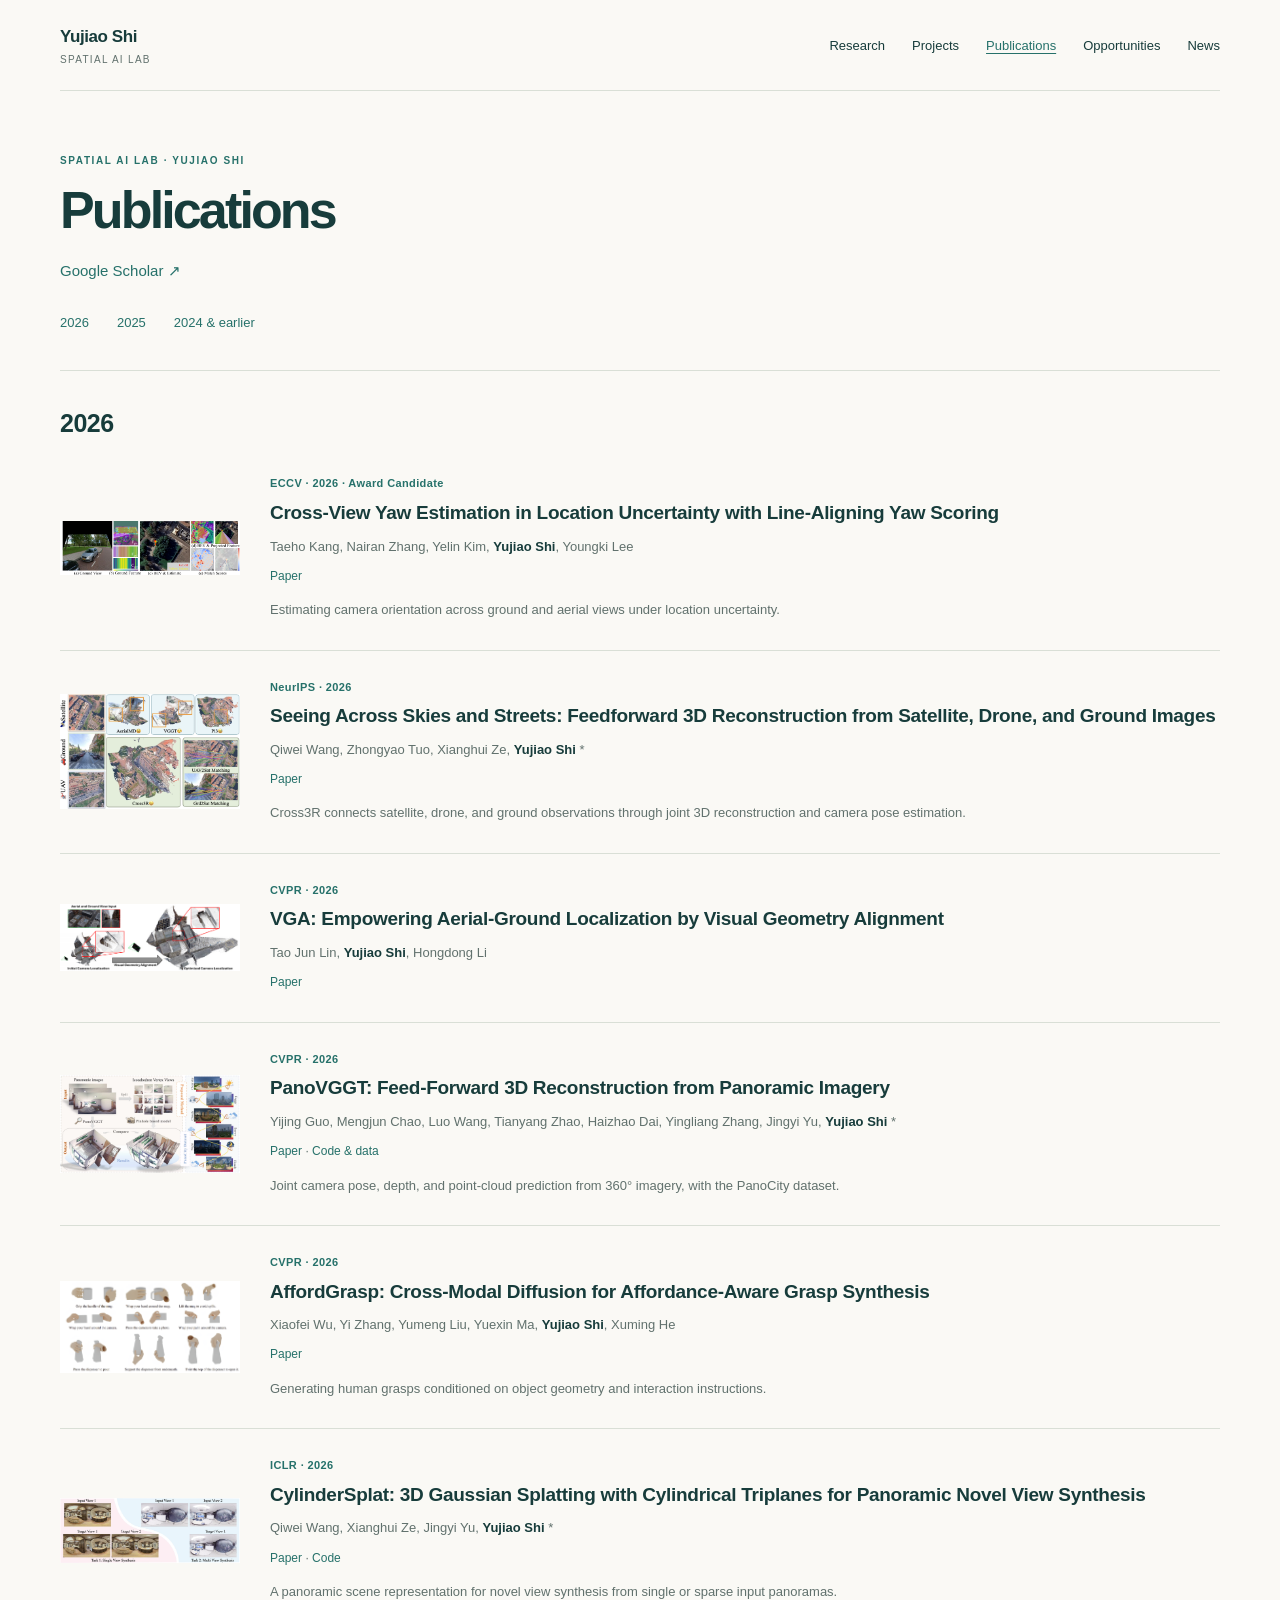
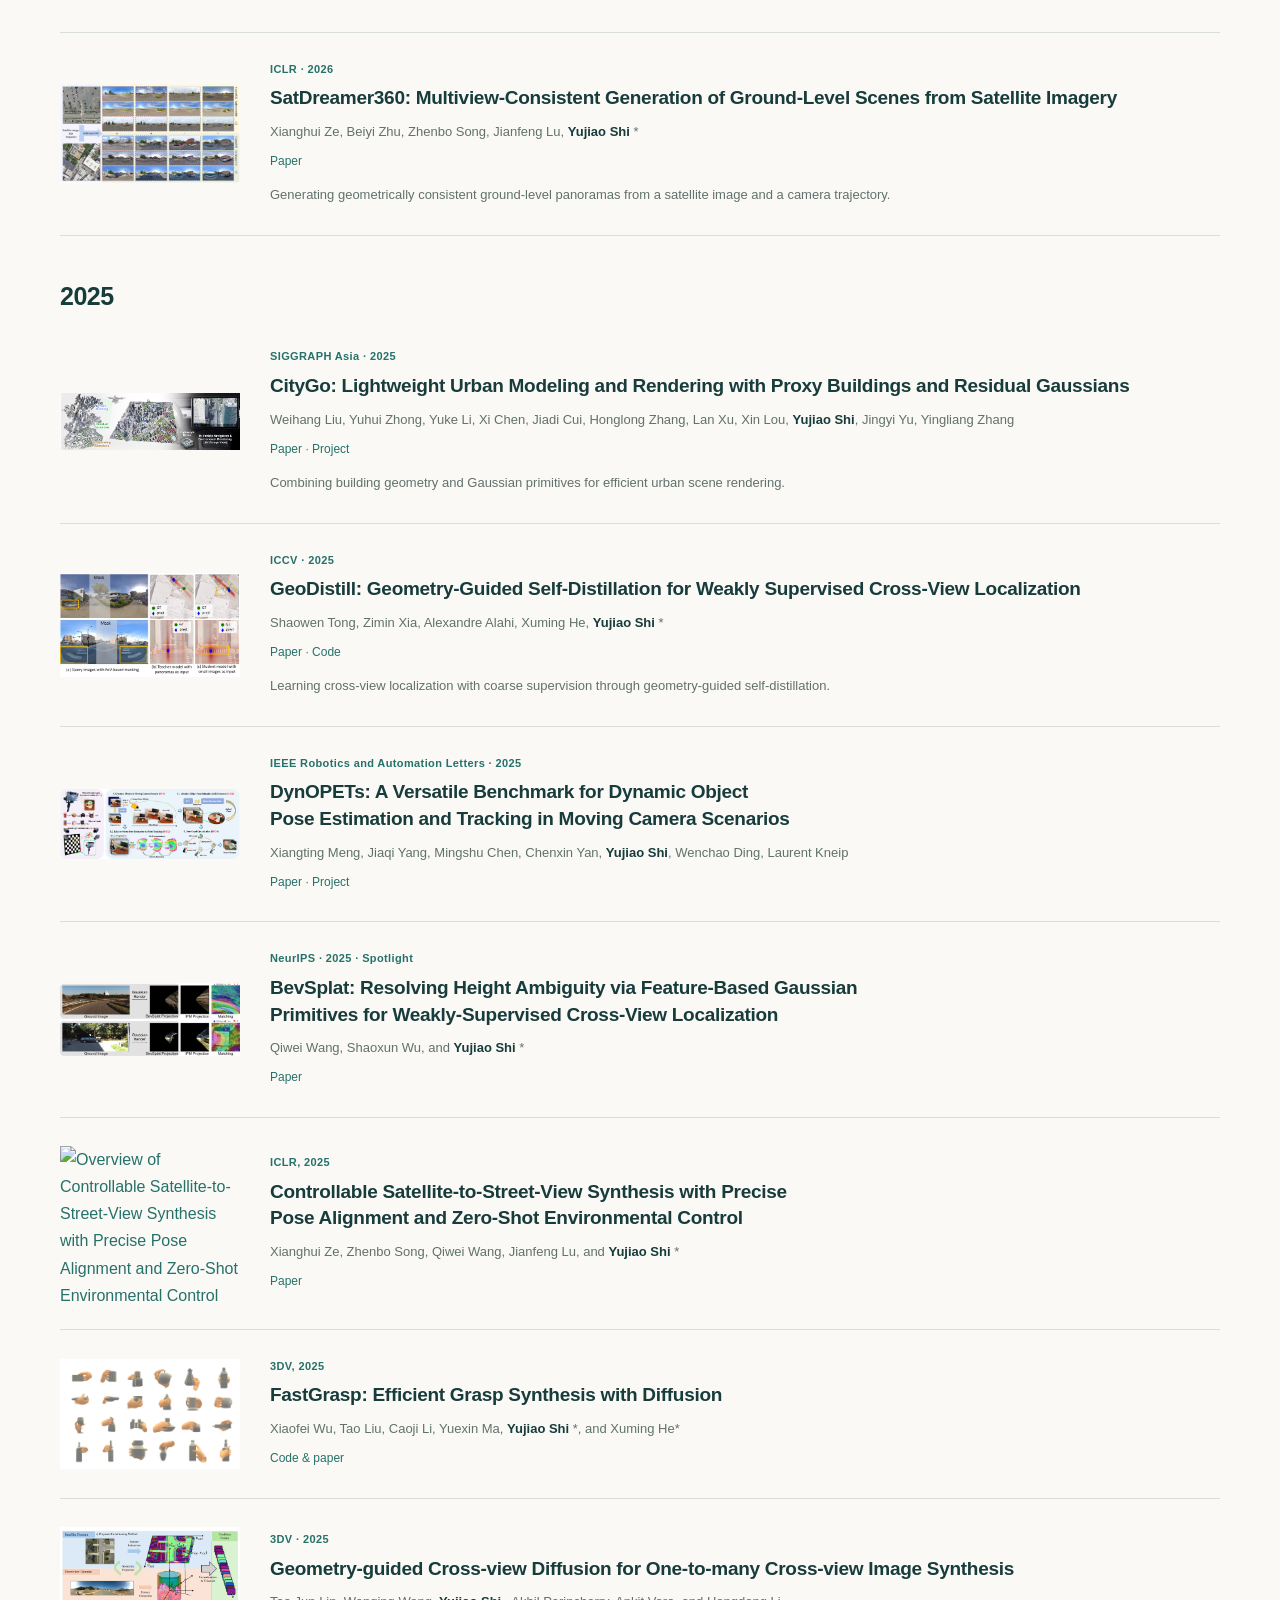
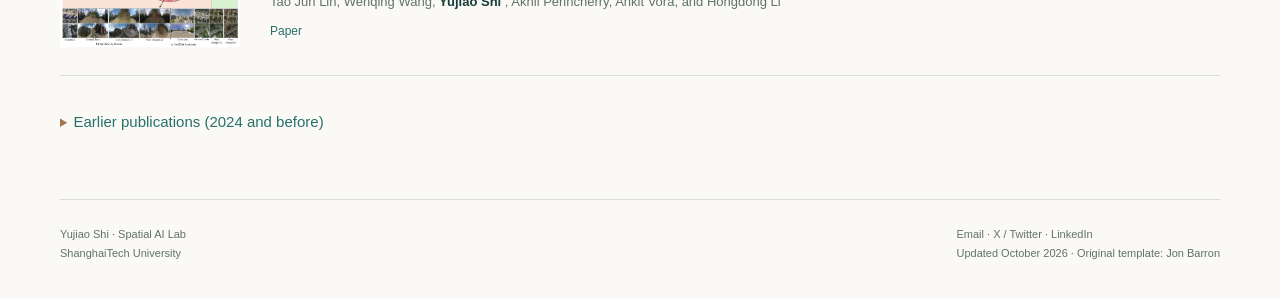
==== publications.html @ 30454d9f "Redesign Spatial AI Lab homepage around research vision and featured projects" ====
<!doctype html>
<html lang="en"><head>
<meta charset="utf-8"><meta name="viewport" content="width=device-width, initial-scale=1">
<title>Publications | Yujiao Shi</title><meta name="description" content="Publications by Yujiao Shi: cross-view localization, cross-altitude 3D reconstruction, panoramic vision, and scene generation.">
<link rel="stylesheet" href="homepage.css"><link rel="icon" type="image/svg+xml" href="images/site-mark.svg">
<link rel="canonical" href="https://yujiaoshi.github.io/publications.html">
<meta property="og:type" content="website"><meta property="og:title" content="Publications | Yujiao Shi"><meta property="og:description" content="Publications by Yujiao Shi: cross-view localization, cross-altitude 3D reconstruction, panoramic vision, and scene generation."><meta property="og:url" content="https://yujiaoshi.github.io/publications.html"><meta property="og:image" content="https://yujiaoshi.github.io/images/YujiaoShiCircle.jpg">
</head><body><a class="skip" href="#main">Skip to content</a><div class="page"><nav class="site-nav" aria-label="Main navigation"><a class="brand" href="index.html">Yujiao Shi<span>Spatial AI Lab</span></a><div class="nav-links"><a href="index.html#research">Research</a><a href="index.html#publications">Projects</a><a href="publications.html" aria-current="page">Publications</a><a href="index.html#opportunities">Opportunities</a><a href="index.html#news">News</a></div></nav><main id="main"><header class="page-intro"><p class="eyebrow">Spatial AI Lab · Yujiao Shi</p><h1>Publications</h1><p><a href="https://scholar.google.com/citations?user=rVsRpZEAAAAJ&amp;hl=en">Google Scholar ↗</a></p></header><nav class="year-nav" aria-label="Publication years"><a href="#year-2026">2026</a><a href="#year-2025">2025</a><a href="#earlier">2024 &amp; earlier</a></nav><section class="publication-list" aria-label="Publication list"><h2 class="year-heading" id="year-2026">2026</h2>
<article class="paper with-image" id="paper-cross-view-yaw-estimation-in-location-uncertainty-with-line-aligning-yaw-scoring">
<a class="paper-image" href="data/LAYS.png" aria-label="View larger figure for Cross-View Yaw Estimation in Location Uncertainty with Line-Aligning Yaw Scoring"><img src="data/LAYS.png" alt="Overview of Cross-View Yaw Estimation in Location Uncertainty with Line-Aligning Yaw Scoring" loading="lazy" width="170"></a>
<div><p class="venue">ECCV · 2026 · Award Candidate</p><h3>Cross-View Yaw Estimation in Location Uncertainty with Line-Aligning Yaw Scoring</h3><p class="authors">Taeho Kang, Nairan Zhang, Yelin Kim, <strong>Yujiao Shi</strong>, Youngki Lee</p><p class="paper-links"><a href="https://arxiv.org/abs/2606.22094">Paper</a></p><p class="summary">Estimating camera orientation across ground and aerial views under location uncertainty.</p></div>
</article>
<article class="paper with-image" id="paper-seeing-across-skies-and-streets-feedforward-3d-reconstruction-from-satellite-drone-and-gro">
<a class="paper-image" href="data/Cross3R.png" aria-label="View larger figure for Seeing Across Skies and Streets: Feedforward 3D Reconstruction from Satellite, Drone, and Ground Images"><img src="data/thumbnails/Cross3R.webp" alt="Overview of Seeing Across Skies and Streets: Feedforward 3D Reconstruction from Satellite, Drone, and Ground Images" loading="lazy" width="170"></a>
<div><p class="venue">NeurIPS · 2026</p><h3>Seeing Across Skies and Streets: Feedforward 3D Reconstruction from Satellite, Drone, and Ground Images</h3><p class="authors">Qiwei Wang, Zhongyao Tuo, Xianghui Ze, <strong>Yujiao Shi</strong> *</p><p class="paper-links"><a href="https://arxiv.org/abs/2605.07978">Paper</a></p><p class="summary">Cross3R connects satellite, drone, and ground observations through joint 3D reconstruction and camera pose estimation.</p></div>
</article>
<article class="paper with-image" id="paper-vga-empowering-aerial-ground-localization-by-visual-geometry-alignment">
<a class="paper-image" href="data/VGA.png" aria-label="View larger figure for VGA: Empowering Aerial-Ground Localization by Visual Geometry Alignment"><img src="data/VGA.png" alt="Overview of VGA: Empowering Aerial-Ground Localization by Visual Geometry Alignment" loading="lazy" width="170"></a>
<div><p class="venue">CVPR · 2026</p><h3>VGA: Empowering Aerial-Ground Localization by Visual Geometry Alignment</h3><p class="authors">Tao Jun Lin, <strong>Yujiao Shi</strong>, Hongdong Li</p><p class="paper-links"><a href="https://openaccess.thecvf.com/content/CVPR2026/html/Lin_VGA_Empowering_Aerial-Ground_Localization_by_Visual_Geometry_Alignment_CVPR_2026_paper.html">Paper</a></p></div>
</article>
<article class="paper with-image" id="paper-panovggt-feed-forward-3d-reconstruction-from-panoramic-imagery">
<a class="paper-image" href="data/PanoVGGT.png" aria-label="View larger figure for PanoVGGT: Feed-Forward 3D Reconstruction from Panoramic Imagery"><img src="data/thumbnails/PanoVGGT.webp" alt="Overview of PanoVGGT: Feed-Forward 3D Reconstruction from Panoramic Imagery" loading="lazy" width="170"></a>
<div><p class="venue">CVPR · 2026</p><h3>PanoVGGT: Feed-Forward 3D Reconstruction from Panoramic Imagery</h3><p class="authors">Yijing Guo, Mengjun Chao, Luo Wang, Tianyang Zhao, Haizhao Dai, Yingliang Zhang, Jingyi Yu, <strong>Yujiao Shi</strong> *</p><p class="paper-links"><a href="https://arxiv.org/abs/2603.17571">Paper</a> <span aria-hidden="true">·</span> <a href="https://github.com/YijingGuo-June/PanoVGGT">Code &amp; data</a></p><p class="summary">Joint camera pose, depth, and point-cloud prediction from 360° imagery, with the PanoCity dataset.</p></div>
</article>
<article class="paper with-image" id="paper-affordgrasp-cross-modal-diffusion-for-affordance-aware-grasp-synthesis">
<a class="paper-image" href="data/AffordGrasp.png" aria-label="View larger figure for AffordGrasp: Cross-Modal Diffusion for Affordance-Aware Grasp Synthesis"><img src="data/AffordGrasp.png" alt="Overview of AffordGrasp: Cross-Modal Diffusion for Affordance-Aware Grasp Synthesis" loading="lazy" width="170"></a>
<div><p class="venue">CVPR · 2026</p><h3>AffordGrasp: Cross-Modal Diffusion for Affordance-Aware Grasp Synthesis</h3><p class="authors">Xiaofei Wu, Yi Zhang, Yumeng Liu, Yuexin Ma, <strong>Yujiao Shi</strong>, Xuming He</p><p class="paper-links"><a href="https://arxiv.org/abs/2603.08021">Paper</a></p><p class="summary">Generating human grasps conditioned on object geometry and interaction instructions.</p></div>
</article>
<article class="paper with-image" id="paper-cylindersplat-3d-gaussian-splatting-with-cylindrical-triplanes-for-panoramic-novel-view-sy">
<a class="paper-image" href="data/CylinderSplat.png" aria-label="View larger figure for CylinderSplat: 3D Gaussian Splatting with Cylindrical Triplanes for Panoramic Novel View Synthesis"><img src="data/thumbnails/CylinderSplat.webp" alt="Overview of CylinderSplat: 3D Gaussian Splatting with Cylindrical Triplanes for Panoramic Novel View Synthesis" loading="lazy" width="170"></a>
<div><p class="venue">ICLR · 2026</p><h3>CylinderSplat: 3D Gaussian Splatting with Cylindrical Triplanes for Panoramic Novel View Synthesis</h3><p class="authors">Qiwei Wang, Xianghui Ze, Jingyi Yu, <strong>Yujiao Shi</strong> *</p><p class="paper-links"><a href="https://openreview.net/pdf?id=lEzkct87Uy">Paper</a> <span aria-hidden="true">·</span> <a href="https://github.com/wangqww/CylinderSplat">Code</a></p><p class="summary">A panoramic scene representation for novel view synthesis from single or sparse input panoramas.</p></div>
</article>
<article class="paper with-image" id="paper-satdreamer360-multiview-consistent-generation-of-ground-level-scenes-from-satellite-imager">
<a class="paper-image" href="data/SatDreamer360.png" aria-label="View larger figure for SatDreamer360: Multiview-Consistent Generation of Ground-Level Scenes from Satellite Imagery"><img src="data/thumbnails/SatDreamer360.webp" alt="Overview of SatDreamer360: Multiview-Consistent Generation of Ground-Level Scenes from Satellite Imagery" loading="lazy" width="170"></a>
<div><p class="venue">ICLR · 2026</p><h3>SatDreamer360: Multiview-Consistent Generation of Ground-Level Scenes from Satellite Imagery</h3><p class="authors">Xianghui Ze, Beiyi Zhu, Zhenbo Song, Jianfeng Lu, <strong>Yujiao Shi</strong> *</p><p class="paper-links"><a href="https://openreview.net/pdf?id=wmQoigkqUt">Paper</a></p><p class="summary">Generating geometrically consistent ground-level panoramas from a satellite image and a camera trajectory.</p></div>
</article><h2 class="year-heading" id="year-2025">2025</h2>
<article class="paper with-image" id="paper-citygo-lightweight-urban-modeling-and-rendering-with-proxy-buildings-and-residual-gaussian">
<a class="paper-image" href="data/CityGo.jpg" aria-label="View larger figure for CityGo: Lightweight Urban Modeling and Rendering with Proxy Buildings and Residual Gaussians"><img src="data/CityGo.jpg" alt="Overview of CityGo: Lightweight Urban Modeling and Rendering with Proxy Buildings and Residual Gaussians" loading="lazy" width="170"></a>
<div><p class="venue">SIGGRAPH Asia · 2025</p><h3>CityGo: Lightweight Urban Modeling and Rendering with Proxy Buildings and Residual Gaussians</h3><p class="authors">Weihang Liu, Yuhui Zhong, Yuke Li, Xi Chen, Jiadi Cui, Honglong Zhang, Lan Xu, Xin Lou, <strong>Yujiao Shi</strong>, Jingyi Yu, Yingliang Zhang</p><p class="paper-links"><a href="https://arxiv.org/abs/2505.21041">Paper</a> <span aria-hidden="true">·</span> <a href="https://citygo-weihang.github.io/page/">Project</a></p><p class="summary">Combining building geometry and Gaussian primitives for efficient urban scene rendering.</p></div>
</article>
<article class="paper with-image" id="paper-geodistill-geometry-guided-self-distillation-for-weakly-supervised-cross-view-localization">
<a class="paper-image" href="data/GeoDistill.png" aria-label="View larger figure for GeoDistill: Geometry-Guided Self-Distillation for Weakly Supervised Cross-View Localization"><img src="data/thumbnails/GeoDistill.webp" alt="Overview of GeoDistill: Geometry-Guided Self-Distillation for Weakly Supervised Cross-View Localization" loading="lazy" width="170"></a>
<div><p class="venue">ICCV · 2025</p><h3>GeoDistill: Geometry-Guided Self-Distillation for Weakly Supervised Cross-View Localization</h3><p class="authors">Shaowen Tong, Zimin Xia, Alexandre Alahi, Xuming He, <strong>Yujiao Shi</strong> *</p><p class="paper-links"><a href="https://openaccess.thecvf.com/content/ICCV2025/html/Tong_GeoDistill_Geometry-Guided_Self-Distillation_for_Weakly_Supervised_Cross-View_Localization_ICCV_2025_paper.html">Paper</a> <span aria-hidden="true">·</span> <a href="https://github.com/tongshw/GeoDistill">Code</a></p><p class="summary">Learning cross-view localization with coarse supervision through geometry-guided self-distillation.</p></div>
</article>
<article class="paper with-image" id="paper-dynopets-a-versatile-benchmark-for-dynamic-object-pose-estimation-and-tracking-in-moving-c">
<a class="paper-image" href="data/DynOPETs.png" aria-label="View larger figure for DynOPETs: A Versatile Benchmark for Dynamic Object Pose Estimation and Tracking in Moving Camera Scenarios"><img src="data/DynOPETs.png" alt="Overview of DynOPETs: A Versatile Benchmark for Dynamic Object Pose Estimation and Tracking in Moving Camera Scenarios" loading="lazy" width="170"></a>
<div><p class="venue">IEEE Robotics and Automation Letters · 2025</p><h3>DynOPETs: A Versatile Benchmark for Dynamic Object Pose Estimation and Tracking in Moving Camera Scenarios</h3><p class="authors">Xiangting Meng, Jiaqi Yang, Mingshu Chen, Chenxin Yan, <strong>Yujiao Shi</strong>, Wenchao Ding, Laurent Kneip</p><p class="paper-links"><a href="https://arxiv.org/abs/2503.19625">Paper</a> <span aria-hidden="true">·</span> <a href="https://stay332.github.io/DynOPETs/">Project</a></p></div>
</article>
<article class="paper with-image" id="paper-bevsplat-resolving-height-ambiguity-via-feature-based-gaussian-primitives-for-weakly-super">
<a class="paper-image" href="data/BevSplat.png" aria-label="View larger figure for BevSplat: Resolving Height Ambiguity via Feature-Based Gaussian Primitives for Weakly-Supervised Cross-View Localization"><img src="data/thumbnails/BevSplat.webp" alt="Overview of BevSplat: Resolving Height Ambiguity via Feature-Based Gaussian Primitives for Weakly-Supervised Cross-View Localization" loading="lazy" width="170"></a>
<div><p class="venue">NeurIPS · 2025 · Spotlight</p><h3>BevSplat: Resolving Height Ambiguity via Feature-Based Gaussian Primitives for Weakly-Supervised Cross-View Localization</h3><p class="authors">Qiwei Wang, Shaoxun Wu, and <strong>Yujiao Shi</strong> *</p><p class="paper-links"><a href="https://proceedings.neurips.cc/paper_files/paper/2025/hash/e5ba3d6d93213db6b1d1931c6517fe1a-Abstract-Conference.html">Paper</a></p></div>
</article>
<article class="paper with-image" id="paper-controllable-satellite-to-street-view-synthesis-with-precise-pose-alignment-and-zero-shot">
<a class="paper-image" href="data/ICLR25.png" aria-label="View larger figure for Controllable Satellite-to-Street-View Synthesis with Precise Pose Alignment and Zero-Shot Environmental Control"><img src="data/ICLR25.png" alt="Overview of Controllable Satellite-to-Street-View Synthesis with Precise Pose Alignment and Zero-Shot Environmental Control" loading="lazy" width="170"></a>
<div><p class="venue">ICLR, 2025</p><h3>Controllable Satellite-to-Street-View Synthesis with Precise Pose Alignment and Zero-Shot Environmental Control</h3><p class="authors">Xianghui Ze, Zhenbo Song, Qiwei Wang, Jianfeng Lu, and <strong>Yujiao Shi</strong> *</p><p class="paper-links"><a href="https://arxiv.org/abs/2502.03498">Paper</a></p></div>
</article>
<article class="paper with-image" id="paper-fastgrasp-efficient-grasp-synthesis-with-diffusion">
<a class="paper-image" href="data/FastGrasp.jpg" aria-label="View larger figure for FastGrasp: Efficient Grasp Synthesis with Diffusion"><img src="data/FastGrasp.jpg" alt="Overview of FastGrasp: Efficient Grasp Synthesis with Diffusion" loading="lazy" width="170"></a>
<div><p class="venue">3DV, 2025</p><h3>FastGrasp: Efficient Grasp Synthesis with Diffusion</h3><p class="authors">Xiaofei Wu, Tao Liu, Caoji Li, Yuexin Ma, <strong>Yujiao Shi</strong> *, and Xuming He*</p><p class="paper-links"><a href="https://github.com/wuxiaofei01/FastGrasp">Code &amp; paper</a></p></div>
</article>
<article class="paper with-image" id="paper-geometry-guided-cross-view-diffusion-for-one-to-many-cross-view-image-synthesis">
<a class="paper-image" href="data/3DV25.png" aria-label="View larger figure for Geometry-guided Cross-view Diffusion for One-to-many Cross-view Image Synthesis"><img src="data/3DV25.png" alt="Overview of Geometry-guided Cross-view Diffusion for One-to-many Cross-view Image Synthesis" loading="lazy" width="170"></a>
<div><p class="venue">3DV · 2025</p><h3>Geometry-guided Cross-view Diffusion for One-to-many Cross-view Image Synthesis</h3><p class="authors">Tao Jun Lin, Wenqing Wang, <strong>Yujiao Shi</strong> , Akhil Perincherry, Ankit Vora, and Hongdong Li</p><p class="paper-links"><a href="https://arxiv.org/abs/2412.03315">Paper</a></p></div>
</article><details class="archive" id="earlier"><summary>Earlier publications (2024 and before)</summary><h2 class="year-heading">2024</h2><article class="paper with-image" id="paper-letsgo-large-scale-garage-modeling-and-rendering-via-lidar-assisted-gaussian-primitives">
<a class="paper-image" href="data/LetsGo.jpg" aria-label="View larger figure for LetsGo: Large-Scale Garage Modeling and Rendering via LiDAR-Assisted Gaussian Primitives"><img src="data/LetsGo.jpg" alt="Overview of LetsGo: Large-Scale Garage Modeling and Rendering via LiDAR-Assisted Gaussian Primitives" loading="lazy" width="170"></a>
<div><p class="venue">ACM Transactions on Graphics · 2024</p><h3>LetsGo: Large-Scale Garage Modeling and Rendering via LiDAR-Assisted Gaussian Primitives</h3><p class="authors">Jiadi Cui, Junming Cao, Fuqiang Zhao, Zhipeng He, Yifan Chen, Yuhui Zhong, Lan Xu, <strong>Yujiao Shi</strong> *, Yingliang Zhang *, Jingyi Yu *</p><p class="paper-links"><a href="https://arxiv.org/abs/2404.09748">Paper</a></p></div>
</article>
<article class="paper with-image" id="paper-weakly-supervised-camera-localization-by-ground-to-satellite-image-registration">
<a class="paper-image" href="data/G2SWeakly.png" aria-label="View larger figure for Weakly-supervised camera localization by ground-to-satellite image registration"><img src="data/G2SWeakly.png" alt="Overview of Weakly-supervised camera localization by ground-to-satellite image registration" loading="lazy" width="170"></a>
<div><p class="venue">ECCV · 2024</p><h3>Weakly-supervised camera localization by ground-to-satellite image registration</h3><p class="authors"><strong>Yujiao Shi</strong>, Hongdong Li, Akhil Perincherry, Ankit Vora</p><p class="paper-links"><a href="https://arxiv.org/abs/2409.06471">Paper</a></p></div>
</article>
<article class="paper with-image" id="paper-adapting-fine-grained-cross-view-localization-to-areas-without-fine-ground-truth">
<a class="paper-image" href="data/Adapting.png" aria-label="View larger figure for Adapting fine-grained cross-view localization to areas without fine ground truth"><img src="data/Adapting.png" alt="Overview of Adapting fine-grained cross-view localization to areas without fine ground truth" loading="lazy" width="170"></a>
<div><p class="venue">ECCV · 2024</p><h3>Adapting fine-grained cross-view localization to areas without fine ground truth</h3><p class="authors">Zimin Xia, <strong>Yujiao Shi</strong> , Hongdong Li, and Julian FP Kooij</p><p class="paper-links"><a href="https://arxiv.org/abs/2406.00474">Paper</a></p></div>
</article>
<h2 class="year-heading">2023</h2><article class="paper with-image" id="paper-boosting-3-dof-ground-to-satellite-camera-localization-accuracy-via-geometry-guided-cross">
<a class="paper-image" href="data/Boosting" aria-label="View larger figure for Boosting 3-DoF Ground-to-Satellite Camera Localization Accuracy via Geometry-Guided Cross-View Transformer"><img src="data/Boosting" alt="Overview of Boosting 3-DoF Ground-to-Satellite Camera Localization Accuracy via Geometry-Guided Cross-View Transformer" loading="lazy" width="170"></a>
<div><p class="venue">ICCV, 2023</p><h3>Boosting 3-DoF Ground-to-Satellite Camera Localization Accuracy via Geometry-Guided Cross-View Transformer</h3><p class="authors"><strong>Yujiao Shi</strong> , Fei Wu, Akhil Perincherry, Ankit Vora, and Hongdong Li</p><p class="paper-links"><a href="https://openaccess.thecvf.com/content/ICCV2023/papers/Shi_Boosting_3-DoF_Ground-to-Satellite_Camera_Localization_Accuracy_via_Geometry-Guided_Cross-View_Transformer_ICCV_2023_paper.pdf">Paper</a> <span aria-hidden="true">·</span> <a href="https://arxiv.org/pdf/2307.08015.pdf">Paper</a> <span aria-hidden="true">·</span> <a href="https://github.com/shiyujiao/Boosting3DoFAccuracy">Code</a></p></div>
</article>
<h2 class="year-heading">2022</h2><article class="paper with-image" id="paper-cvlnet-cross-view-feature-correspondence-learning-for-video-based-camera-localization">
<a class="paper-image" href="data/CVLNet" aria-label="View larger figure for CVLNet: Cross-View Feature Correspondence Learning for Video-based Camera Localization"><img src="data/CVLNet" alt="Overview of CVLNet: Cross-View Feature Correspondence Learning for Video-based Camera Localization" loading="lazy" width="170"></a>
<div><p class="venue">ACCV, 2022</p><h3>CVLNet: Cross-View Feature Correspondence Learning for Video-based Camera Localization</h3><p class="authors"><strong>Yujiao Shi</strong> , Xin Yu, Shan Wang, and Hongdong Li</p><p class="paper-links"><a href="https://openaccess.thecvf.com/content/ACCV2022/papers/Shi_CVLNet_Cross-View_Feature_Correspondence_Learning_for_Video-based_Camera_Localization_ACCV_2022_paper.pdf">Paper</a> <span aria-hidden="true">·</span> <a href="https://github.com/shiyujiao/CVLNet">Code</a></p></div>
</article>
<article class="paper with-image" id="paper-beyond-cross-view-image-retrieval-highly-accurate-vehicle-localization-using-satellite-ima">
<a class="paper-image" href="data/HighlyAccurate.png" aria-label="View larger figure for Beyond Cross-view Image Retrieval: Highly Accurate Vehicle Localization Using Satellite Image"><img src="data/HighlyAccurate.png" alt="Overview of Beyond Cross-view Image Retrieval: Highly Accurate Vehicle Localization Using Satellite Image" loading="lazy" width="170"></a>
<div><p class="venue">CVPR, 2022</p><h3>Beyond Cross-view Image Retrieval: Highly Accurate Vehicle Localization Using Satellite Image</h3><p class="authors"><strong>Yujiao Shi</strong> , Hongdong Li</p><p class="paper-links"><a href="https://openaccess.thecvf.com/content/CVPR2022/papers/Shi_Beyond_Cross-View_Image_Retrieval_Highly_Accurate_Vehicle_Localization_Using_Satellite_CVPR_2022_paper.pdf">Paper</a> <span aria-hidden="true">·</span> <a href="https://github.com/shiyujiao/HighlyAccurate">Code</a></p></div>
</article>
<article class="paper with-image" id="paper-accurate-3-dof-camera-geo-localization-via-ground-to-satellite-image-matching">
<a class="paper-image" href="data/3DOF.png" aria-label="View larger figure for Accurate 3-DoF Camera Geo-Localization via Ground-to-Satellite Image Matching"><img src="data/3DOF.png" alt="Overview of Accurate 3-DoF Camera Geo-Localization via Ground-to-Satellite Image Matching" loading="lazy" width="170"></a>
<div><p class="venue">TPAMI, 2022</p><h3>Accurate 3-DoF Camera Geo-Localization via Ground-to-Satellite Image Matching</h3><p class="authors"><strong>Yujiao Shi</strong> , Xin Yu, Liu Liu, Dylan Campbell, Piotr Koniusz, and Hongdong Li</p><p class="paper-links"><a href="https://arxiv.org/pdf/2203.14148.pdf">Paper</a> <span aria-hidden="true">·</span> <a href="https://github.com/shiyujiao/IBL">Code</a></p></div>
</article>
<article class="paper with-image" id="paper-geometry-guided-street-view-panorama-synthesis-from-satellite-imagery">
<a class="paper-image" href="data/Sat2Str.png" aria-label="View larger figure for Geometry-Guided Street-View Panorama Synthesis from Satellite Imagery"><img src="data/Sat2Str.png" alt="Overview of Geometry-Guided Street-View Panorama Synthesis from Satellite Imagery" loading="lazy" width="170"></a>
<div><p class="venue">TPAMI, 2022</p><h3>Geometry-Guided Street-View Panorama Synthesis from Satellite Imagery</h3><p class="authors"><strong>Yujiao Shi</strong> , Dylan Campbell, Xin Yu, and Hongdong Li</p><p class="paper-links"><a href="https://arxiv.org/pdf/2103.01623.pdf">Paper</a> <span aria-hidden="true">·</span> <a href="https://github.com/shiyujiao/Sat2StrPanoramaSynthesis">Code</a></p></div>
</article>
<h2 class="year-heading">2021</h2><article class="paper with-image" id="paper-self-supervised-visibility-learning-for-novel-view-synthesis">
<a class="paper-image" href="data/SVNVS.png" aria-label="View larger figure for Self-Supervised Visibility Learning for Novel View Synthesis"><img src="data/SVNVS.png" alt="Overview of Self-Supervised Visibility Learning for Novel View Synthesis" loading="lazy" width="170"></a>
<div><p class="venue">CVPR, 2021</p><h3>Self-Supervised Visibility Learning for Novel View Synthesis</h3><p class="authors"><strong>Yujiao Shi</strong> , Hongdong Li, and Xin Yu</p><p class="paper-links"><a href="https://openaccess.thecvf.com/content/CVPR2021/papers/Shi_Self-Supervised_Visibility_Learning_for_Novel_View_Synthesis_CVPR_2021_paper.pdf">Paper</a> <span aria-hidden="true">·</span> <a href="https://github.com/shiyujiao/SVNVS">Code</a></p></div>
</article>
<h2 class="year-heading">2020</h2><article class="paper with-image" id="paper-where-am-i-looking-at-joint-location-and-orientation-estimation-by-cross-view-matching">
<a class="paper-image" href="data/DSM.png" aria-label="View larger figure for Where am I looking at? Joint Location and Orientation Estimation by Cross-View Matching"><img src="data/DSM.png" alt="Overview of Where am I looking at? Joint Location and Orientation Estimation by Cross-View Matching" loading="lazy" width="170"></a>
<div><p class="venue">CVPR, 2020</p><h3>Where am I looking at? Joint Location and Orientation Estimation by Cross-View Matching</h3><p class="authors"><strong>Yujiao Shi</strong> , Xin Yu, Dylan Campbell, and Hongdong Li</p><p class="paper-links"><a href="https://openaccess.thecvf.com/content_CVPR_2020/papers/Shi_Where_Am_I_Looking_At_Joint_Location_and_Orientation_Estimation_CVPR_2020_paper.pdf">Paper</a> <span aria-hidden="true">·</span> <a href="https://github.com/shiyujiao/cross_view_localization_DSM">Code</a></p></div>
</article>
<article class="paper with-image" id="paper-optimal-feature-transport-for-cross-view-image-geo-localization">
<a class="paper-image" href="data/CVFT.png" aria-label="View larger figure for Optimal Feature Transport for Cross-View Image Geo-Localization"><img src="data/CVFT.png" alt="Overview of Optimal Feature Transport for Cross-View Image Geo-Localization" loading="lazy" width="170"></a>
<div><p class="venue">AAAI, 2020</p><h3>Optimal Feature Transport for Cross-View Image Geo-Localization</h3><p class="authors"><strong>Yujiao Shi</strong> , Xin Yu, Liu Liu, Tong Zhang, and Hongdong Li</p><p class="paper-links"><a href="https://ojs.aaai.org//index.php/AAAI/article/view/6875">Paper</a> <span aria-hidden="true">·</span> <a href="https://github.com/shiyujiao/cross_view_localization_CVFT">Code</a></p></div>
</article>
<h2 class="year-heading">2019</h2><article class="paper with-image" id="paper-spatial-aware-feature-aggregation-for-cross-view-image-based-geo-localization">
<a class="paper-image" href="data/SAFA.png" aria-label="View larger figure for Spatial-Aware Feature Aggregation for Cross-View Image based Geo-Localization"><img src="data/SAFA.png" alt="Overview of Spatial-Aware Feature Aggregation for Cross-View Image based Geo-Localization" loading="lazy" width="170"></a>
<div><p class="venue">NeurIPS, 2019</p><h3>Spatial-Aware Feature Aggregation for Cross-View Image based Geo-Localization</h3><p class="authors"><strong>Yujiao Shi</strong> , Liu Liu, Xin Yu, and Hongdong Li</p><p class="paper-links"><a href="https://proceedings.neurips.cc/paper/2019/file/ba2f0015122a5955f8b3a50240fb91b2-Paper.pdf">Paper</a> <span aria-hidden="true">·</span> <a href="https://github.com/shiyujiao/cross_view_localization_SAFA">Code</a></p></div>
</article>
</details></section></main><footer><span>Yujiao Shi · Spatial AI Lab<br>ShanghaiTech University</span><span><a href="mailto:shiyj2@shanghaitech.edu.cn">Email</a> · <a href="https://twitter.com/YujiaoShi">X / Twitter</a> · <a href="https://www.linkedin.com/in/yujiao-shi-053a12198">LinkedIn</a><br>Updated October 2026 · Original template: <a href="https://github.com/jonbarron/jonbarron_website">Jon Barron</a></span></footer></div></body></html>
---- homepage.css ----
:root {
  --paper: #faf9f5;
  --ink: #173c3b;
  --muted: #61716d;
  --accent: #26716a;
  --bronze: #a5744e;
  --line: #d9dfd6;
  --wash: #eef2eb;
  --max: 1160px;
}

* { box-sizing: border-box; }
html { scroll-behavior: smooth; scroll-padding-top: 28px; }
body {
  margin: 0;
  background: var(--paper);
  color: var(--ink);
  font: 16px/1.7 -apple-system, BlinkMacSystemFont, "Segoe UI", sans-serif;
  -webkit-font-smoothing: antialiased;
}
::selection { background: #d4e5d9; color: var(--ink); }
a { color: var(--accent); text-decoration: none; text-underline-offset: .2em; }
a:hover { text-decoration: underline; }
a:focus-visible, summary:focus-visible {
  outline: 2px solid var(--bronze);
  outline-offset: 5px;
}
img { display: block; max-width: 100%; }
p, figure { margin: 0 0 18px; }
h1, h2, h3 { color: var(--ink); text-wrap: balance; }
h1 { margin: 0 0 8px; font-size: 60px; line-height: 1.08; letter-spacing: -.055em; font-weight: 650; }
h2 { margin: 0; font-size: 34px; line-height: 1.2; letter-spacing: -.035em; font-weight: 600; }
h3 { margin: 0 0 12px; font-size: 21px; line-height: 1.35; letter-spacing: -.02em; font-weight: 600; }
.page { max-width: calc(var(--max) + 80px); margin: 0 auto; padding: 0 40px; }
.skip { position: absolute; top: -80px; left: 16px; padding: 8px 14px; background: var(--paper); z-index: 20; }
.skip:focus { top: 12px; }

/* A quiet masthead lets the research, rather than the navigation, lead. */
.site-nav { display: flex; align-items: center; justify-content: space-between; gap: 30px; padding: 26px 0 24px; border-bottom: 1px solid var(--line); }
.brand { flex-shrink: 0; color: var(--ink); font-size: 17px; font-weight: 650; line-height: 1.3; letter-spacing: -.025em; }
.brand span { display: block; margin-top: 5px; color: var(--muted); font-size: 10px; font-weight: 500; letter-spacing: .13em; text-transform: uppercase; }
.brand:hover { text-decoration: none; }
.nav-links { display: flex; flex-wrap: wrap; justify-content: flex-end; gap: 10px 27px; font-size: 13px; }
.nav-links a { color: var(--ink); }
.nav-links a[aria-current="page"] { color: var(--accent); text-decoration: underline; }
.eyebrow { margin: 0 0 14px; color: var(--accent); font-size: 10px; font-weight: 650; letter-spacing: .16em; line-height: 1.5; text-transform: uppercase; }

.intro { display: grid; grid-template-columns: minmax(0, 1fr) 240px; gap: 76px; align-items: center; padding: 72px 0 76px; }
.intro .eyebrow { margin-bottom: 22px; }
.role { margin: 0 0 30px; color: var(--muted); font-size: 16px; }
.research-statement { margin: 0 0 24px; font: 400 clamp(30px, 3.1vw, 41px)/1.22 Georgia, "Times New Roman", serif; letter-spacing: -.035em; text-wrap: balance; }
.intro-text { max-width: 700px; margin-bottom: 0; color: var(--muted); font-size: 16px; line-height: 1.8; }
.contact { display: flex; flex-wrap: wrap; gap: 9px 24px; margin-top: 26px; font-size: 13px; }
.contact a { white-space: nowrap; }
.profile { padding-top: 8px; }
.portrait { width: 220px; height: 220px; object-fit: cover; border-radius: 50%; margin-bottom: 24px; }
.bio { margin: 0; color: var(--muted); font-size: 13px; line-height: 1.8; }
.bio a { color: var(--ink); }

section { padding: 66px 0 70px; border-top: 1px solid var(--line); }
.section-heading { display: flex; align-items: flex-end; justify-content: space-between; gap: 32px; margin-bottom: 34px; }
.section-heading .eyebrow { margin-bottom: 12px; }
.section-deck { max-width: 400px; margin: 0 0 2px; color: var(--muted); font-size: 14px; line-height: 1.8; }
.text-link { flex-shrink: 0; margin-bottom: 2px; font-size: 13px; }
.text-link span { display: inline-block; margin-left: 6px; }
.vision { margin: 34px 0 0; }
.vision picture, .vision picture img { display: block; width: 100%; height: auto; }
.vision figcaption { max-width: 800px; margin: 17px auto 0; color: var(--muted); font-size: 12px; line-height: 1.7; text-align: center; }
.directions { display: grid; grid-template-columns: repeat(3, minmax(0, 1fr)); gap: 36px; margin: 42px 0 30px; }
.directions article { padding-top: 18px; border-top: 1px solid var(--line); }
.number { display: block; margin-bottom: 18px; color: var(--bronze); font-size: 11px; font-weight: 600; letter-spacing: .09em; }
.directions h3 { font-size: 20px; }
.directions p { margin-bottom: 0; color: var(--muted); font-size: 14px; line-height: 1.8; }
.research-history { max-width: 980px; margin: 30px 0 0; color: var(--muted); font-size: 14px; line-height: 1.8; }
.horizon { display: grid; grid-template-columns: 1fr 1.5fr; column-gap: 40px; margin-top: 34px; padding: 28px 0 0; border-top: 1px solid var(--line); }
.horizon .eyebrow { grid-column: 1; margin-bottom: 8px; color: var(--bronze); }
.horizon h3 { grid-column: 1; margin-bottom: 0; font-size: 20px; }
.horizon > p:last-child { grid-column: 2; grid-row: 1 / 3; align-self: center; margin: 0; color: var(--muted); font-size: 14px; line-height: 1.8; }

/* Research figures retain their complete composition and original proportions. */
.feature-grid { display: grid; grid-template-columns: repeat(2, minmax(0, 1fr)); gap: 44px 34px; }
.featured-paper { min-width: 0; padding-top: 0; }
.feature-image { display: flex; align-items: center; justify-content: center; height: 236px; padding: 16px; overflow: hidden; border: 1px solid var(--line); background: #fff; }
.feature-image img { width: 100%; height: 100%; object-fit: contain; }
.feature-image:hover { border-color: #9ab4aa; }
.feature-body { padding: 22px 0 0; }
.project-topic { margin: 0 0 10px; color: var(--bronze); font-size: 10px; line-height: 1.5; font-weight: 600; letter-spacing: .1em; text-transform: uppercase; }
.featured-paper h3 { margin-bottom: 9px; font-size: 26px; }
.featured-paper h3 a { color: var(--ink); }
.feature-description { margin: 0 0 17px; color: var(--ink); font-size: 15px; line-height: 1.7; }
.venue { margin: 0 0 7px; color: var(--accent); font-size: 11px; font-weight: 650; letter-spacing: .035em; line-height: 1.6; }
.authors { margin: 0 0 10px; color: var(--muted); font-size: 13px; line-height: 1.7; }
.authors strong { color: var(--ink); font-weight: 600; }
.paper-links { margin: 0; color: var(--muted); font-size: 12px; line-height: 1.8; }
.paper-links a { display: inline-block; }
.all-publications { display: inline-block; margin-top: 36px; padding-bottom: 5px; border-bottom: 1px solid var(--accent); font-size: 14px; }
.all-publications:hover { text-decoration: none; border-bottom-color: var(--bronze); }

.opportunities { display: grid; grid-template-columns: 1fr 1.25fr; gap: 66px; margin: 0; padding: 44px 40px 46px; border-top: 0; background: var(--wash); }
.opportunities h2 { max-width: 300px; font-size: 35px; }
.opportunities p:not(.eyebrow) { color: var(--muted); font-size: 14px; line-height: 1.8; }
.topic-list { margin: 20px 0 22px; padding-left: 18px; color: var(--ink); font-size: 14px; line-height: 1.8; }
.topic-list li { padding-left: 3px; margin-bottom: 4px; }
.topic-list li::marker { color: var(--bronze); }
.button { display: inline-block; margin-top: 2px; padding: 9px 17px; border: 1px solid var(--accent); color: var(--accent); font-size: 13px; line-height: 1.5; }
.button:hover { background: var(--ink); border-color: var(--ink); color: var(--paper); text-decoration: none; }
.opportunities + section { border-top: 0; }

.news { list-style: none; margin: 0; padding: 0; }
.news li { display: grid; grid-template-columns: 76px minmax(0, 1fr); gap: 24px; margin-bottom: 18px; font-size: 14px; line-height: 1.8; }
.news li:last-child { margin-bottom: 0; }
.news time { padding-top: 2px; color: var(--muted); font-size: 12px; font-variant-numeric: tabular-nums; }
.news strong { font-weight: 600; }
.archive { margin-top: 28px; color: var(--muted); font-size: 14px; }
.archive > summary { width: fit-content; cursor: pointer; color: var(--accent); font-size: 13px; line-height: 1.8; }
.archive > summary::marker { color: var(--bronze); font-size: .85em; }
.archive[open] > summary { margin-bottom: 26px; }
.archive > ul:not(.news) { margin: 0; padding-left: 20px; }
.archive > ul:not(.news) li { margin-bottom: 10px; }
.service { display: grid; grid-template-columns: 150px minmax(0, 1fr); gap: 20px 34px; margin: 30px 0 0; font-size: 14px; line-height: 1.8; }
.service dt { font-weight: 600; }
.service dd { margin: 0; color: var(--muted); }
footer { display: flex; justify-content: space-between; align-items: baseline; gap: 20px; padding: 25px 0 36px; border-top: 1px solid var(--line); color: var(--muted); font-size: 11px; line-height: 1.7; }
footer a { color: var(--muted); }

/* The complete bibliography uses compact rows, with older work collapsed. */
.page-intro { max-width: 850px; padding: 62px 0 28px; }
.page-intro h1 { margin-bottom: 20px; font-size: 52px; }
.page-intro > p:last-child { margin-bottom: 0; color: var(--muted); font-size: 15px; }
.year-nav { display: flex; flex-wrap: wrap; gap: 12px 28px; margin: 0 0 36px; font-size: 13px; }
.publication-list { padding: 8px 0 64px; }
.year-heading { margin: 44px 0 8px; font-size: 25px; line-height: 1.3; letter-spacing: -.02em; }
.publication-list > .year-heading:first-child { margin-top: 28px; }
.paper { padding: 28px 0; border-bottom: 1px solid var(--line); }
.paper h3 { margin: 0 0 9px; font-size: 19px; line-height: 1.4; letter-spacing: -.015em; }
.paper h3 a { color: var(--ink); }
.paper .authors { margin-bottom: 8px; }
.paper .summary { margin: 11px 0 0; color: var(--muted); font-size: 13px; line-height: 1.8; }
.with-image { display: grid; grid-template-columns: 180px minmax(0, 1fr); gap: 30px; align-items: center; }
.paper-image { display: flex; align-items: center; justify-content: center; width: 180px; min-height: 105px; }
.paper-image img { width: 180px; max-height: 155px; height: auto; object-fit: contain; }
.publication-list > .archive { margin-top: 32px; }
.publication-list > .archive > summary { font-size: 15px; }
.publication-list > .archive .year-heading { margin-top: 32px; }
.publication-list > .archive .paper:last-child { border-bottom: 0; }
:target { scroll-margin-top: 28px; }

@media (max-width: 1050px) {
  .page { padding-right: 32px; padding-left: 32px; }
  .nav-links { gap: 10px 18px; font-size: 12px; }
  .intro { grid-template-columns: minmax(0, 1fr) 210px; gap: 38px; padding: 58px 0 62px; }
  .portrait { width: 195px; height: 195px; }
  h1 { font-size: 54px; }
  .research-statement { font-size: 33px; }
  .section-deck { max-width: 330px; }
  .directions { gap: 26px; }
  .feature-grid { gap: 38px 28px; }
  .feature-image { height: 210px; padding: 13px; }
  .opportunities { gap: 38px; padding: 36px 32px; }
}

@media (max-width: 760px) {
  .page { padding-right: 24px; padding-left: 24px; }
  .site-nav { align-items: flex-start; gap: 24px; padding: 22px 0; }
  .nav-links { max-width: 330px; gap: 7px 17px; }
  .intro { grid-template-columns: minmax(0, 1fr); gap: 34px; padding: 44px 0 48px; }
  .intro .eyebrow { margin-bottom: 18px; }
  h1 { font-size: 51px; }
  .role { margin-bottom: 25px; }
  .research-statement { max-width: 620px; font-size: clamp(28px, 4.9vw, 37px); }
  .intro-text { font-size: 15px; }
  .profile { display: grid; grid-template-columns: 140px minmax(0, 1fr); gap: 26px; align-items: center; max-width: 620px; padding: 28px 0 0; border-top: 1px solid var(--line); }
  .portrait { width: 140px; height: 140px; margin-bottom: 0; }
  .bio { max-width: 350px; }
  section { padding: 44px 0 48px; }
  h2 { font-size: 30px; }
  .section-heading { flex-direction: column; align-items: flex-start; gap: 16px; margin-bottom: 27px; }
  .section-deck { max-width: 560px; }
  .vision { margin-top: 26px; }
  .vision figcaption { text-align: left; }
  .directions { grid-template-columns: minmax(0, 1fr); gap: 25px; margin-top: 30px; }
  .directions article { padding-top: 20px; }
  .directions .number { margin-bottom: 10px; }
  .directions h3 { margin-bottom: 8px; }
  .horizon { grid-template-columns: minmax(0, 1fr); gap: 0; margin-top: 28px; padding-top: 24px; }
  .horizon h3 { margin-bottom: 12px; }
  .horizon > p:last-child { grid-column: 1; grid-row: auto; }
  .feature-grid { grid-template-columns: minmax(0, 1fr); gap: 36px; }
  .feature-image { height: 250px; padding: 16px; }
  .feature-body { padding-top: 19px; }
  .featured-paper h3 { font-size: 25px; }
  .all-publications { margin-top: 30px; }
  .opportunities { grid-template-columns: minmax(0, 1fr); gap: 24px; padding: 30px 26px; }
  .opportunities h2 { max-width: none; font-size: 30px; }
  .news li { grid-template-columns: 64px minmax(0, 1fr); gap: 16px; }
  .service { grid-template-columns: 120px minmax(0, 1fr); gap: 18px 24px; }
  .page-intro { padding-top: 44px; }
  .page-intro h1 { font-size: 44px; }
  .with-image { grid-template-columns: 140px minmax(0, 1fr); gap: 24px; }
  .paper-image, .paper-image img { width: 140px; }
  .paper-image img { max-height: 130px; }
  .paper h3 { font-size: 18px; }
  .publication-list { padding-bottom: 44px; }
}

@media (max-width: 480px) {
  .page { padding-right: 21px; padding-left: 21px; }
  .site-nav { flex-direction: column; gap: 19px; padding: 20px 0; }
  .brand { display: flex; align-items: baseline; gap: 13px; font-size: 16px; }
  .brand span { margin: 0; font-size: 9px; }
  .nav-links { justify-content: flex-start; max-width: none; gap: 8px 18px; font-size: 11px; }
  .intro { padding-top: 36px; gap: 28px; }
  h1 { font-size: 46px; }
  .intro .eyebrow { font-size: 9px; }
  .role { font-size: 15px; margin-bottom: 24px; }
  .research-statement { font-size: 29px; line-height: 1.25; letter-spacing: -.035em; }
  .intro-text { font-size: 14px; line-height: 1.85; }
  .contact { gap: 8px 18px; font-size: 12px; }
  .profile { grid-template-columns: 105px minmax(0, 1fr); gap: 20px; padding-top: 24px; }
  .portrait { width: 105px; height: 105px; }
  .bio { font-size: 12px; line-height: 1.75; }
  h2 { font-size: 28px; }
  .eyebrow { font-size: 9px; }
  .section-deck, .research-history { font-size: 13px; }
  .vision figcaption { font-size: 11px; }
  .feature-image { height: 200px; padding: 10px; }
  .feature-description { font-size: 14px; }
  .authors { font-size: 12px; }
  .opportunities { padding: 28px 23px; }
  .opportunities h2 { font-size: 28px; }
  .news li { grid-template-columns: 50px minmax(0, 1fr); gap: 12px; font-size: 13px; }
  .news time { font-size: 11px; }
  .service { grid-template-columns: minmax(0, 1fr); gap: 5px; font-size: 13px; }
  .service dd { margin-bottom: 16px; }
  .service dd:last-child { margin-bottom: 0; }
  footer { flex-direction: column; gap: 6px; padding: 23px 0 28px; }
  .page-intro h1 { font-size: 40px; }
  .page-intro > p:last-child { font-size: 14px; }
  .year-nav { gap: 10px 22px; font-size: 12px; margin-bottom: 28px; }
  .with-image { grid-template-columns: minmax(0, 1fr); gap: 17px; }
  .paper-image { width: 100%; justify-content: flex-start; min-height: 0; }
  .paper-image img { width: auto; max-width: 220px; height: auto; max-height: 145px; }
  .paper h3 { font-size: 17px; }
  .paper { padding: 25px 0; }
}

@media (prefers-reduced-motion: reduce) {
  html { scroll-behavior: auto; }
}

@media print {
  body { background: #fff; font-size: 11pt; }
  .page { max-width: none; padding: 0; }
  .site-nav, .skip, .year-nav, .all-publications { display: none; }
  .intro { padding-top: 0; }
  section { padding: 24px 0; }
  .feature-grid { gap: 28px; }
  .featured-paper, .paper, .directions article { break-inside: avoid; }
  a { color: inherit; }
}
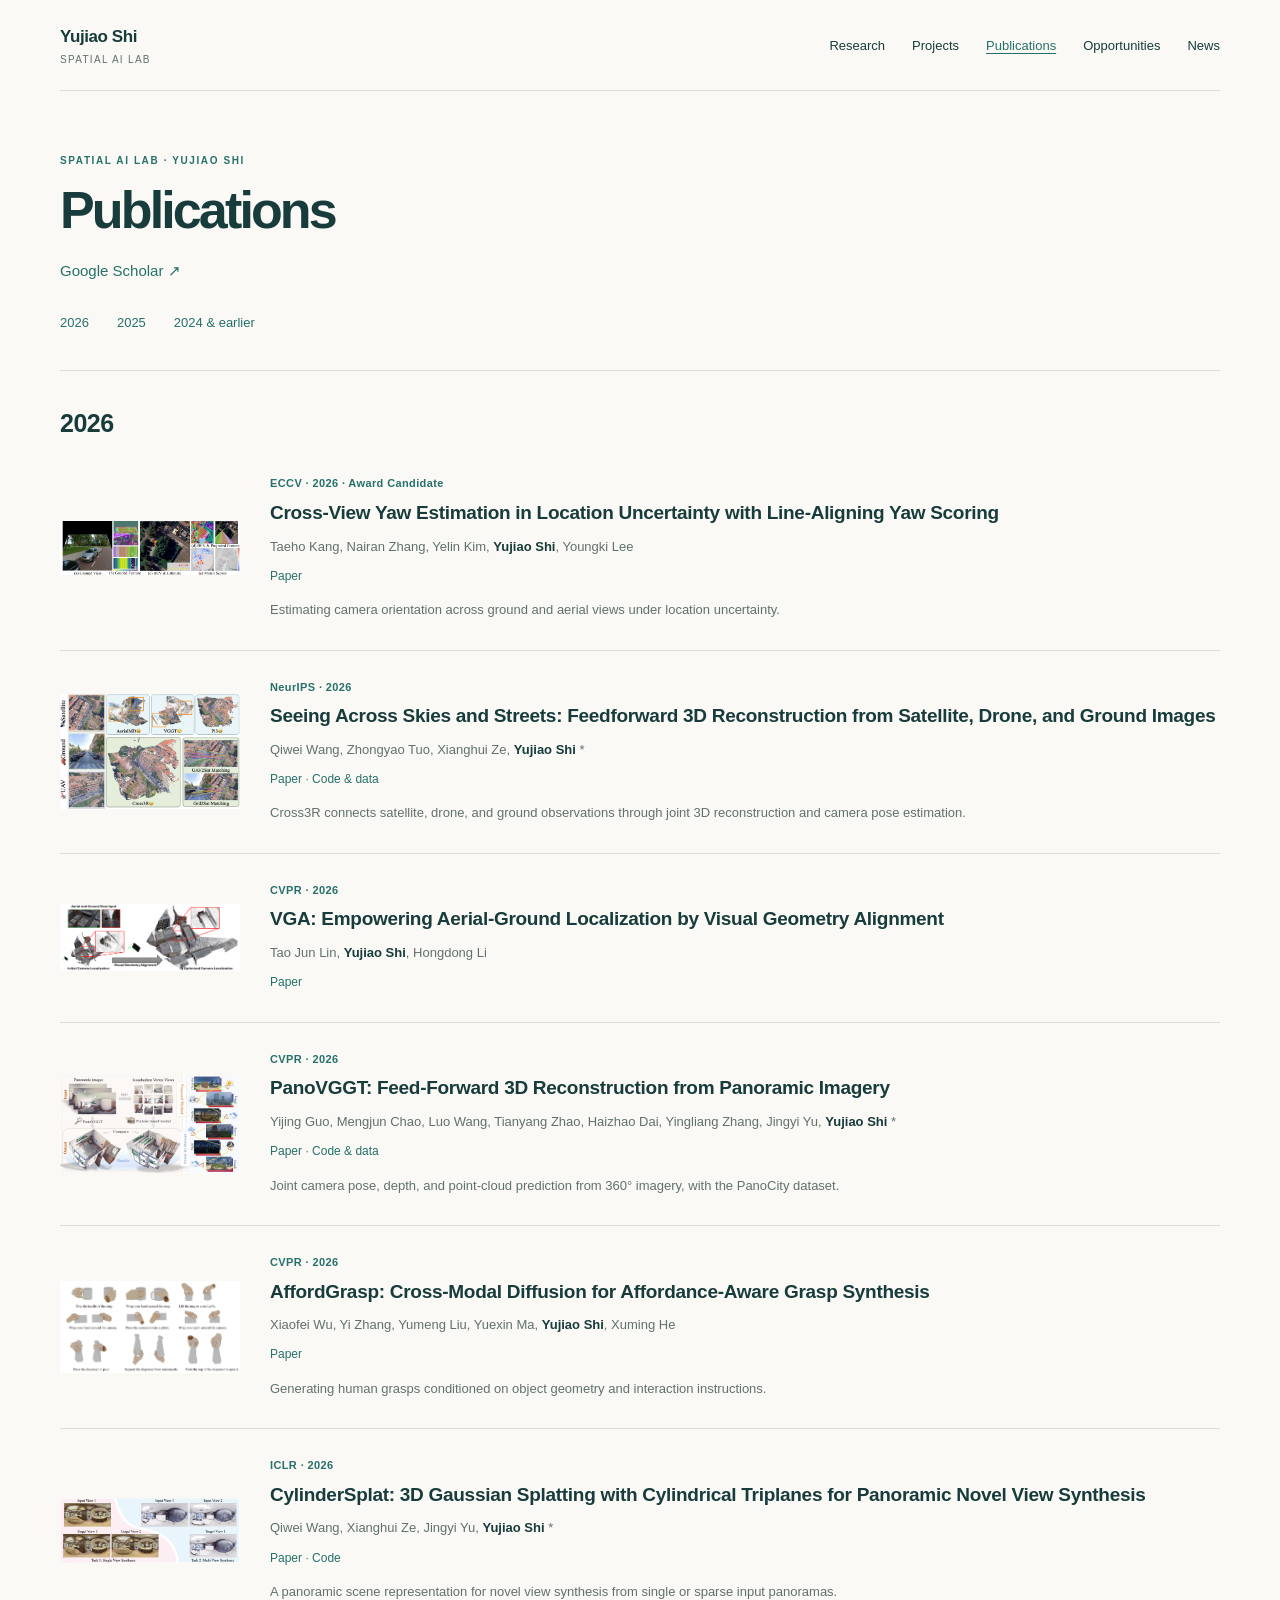
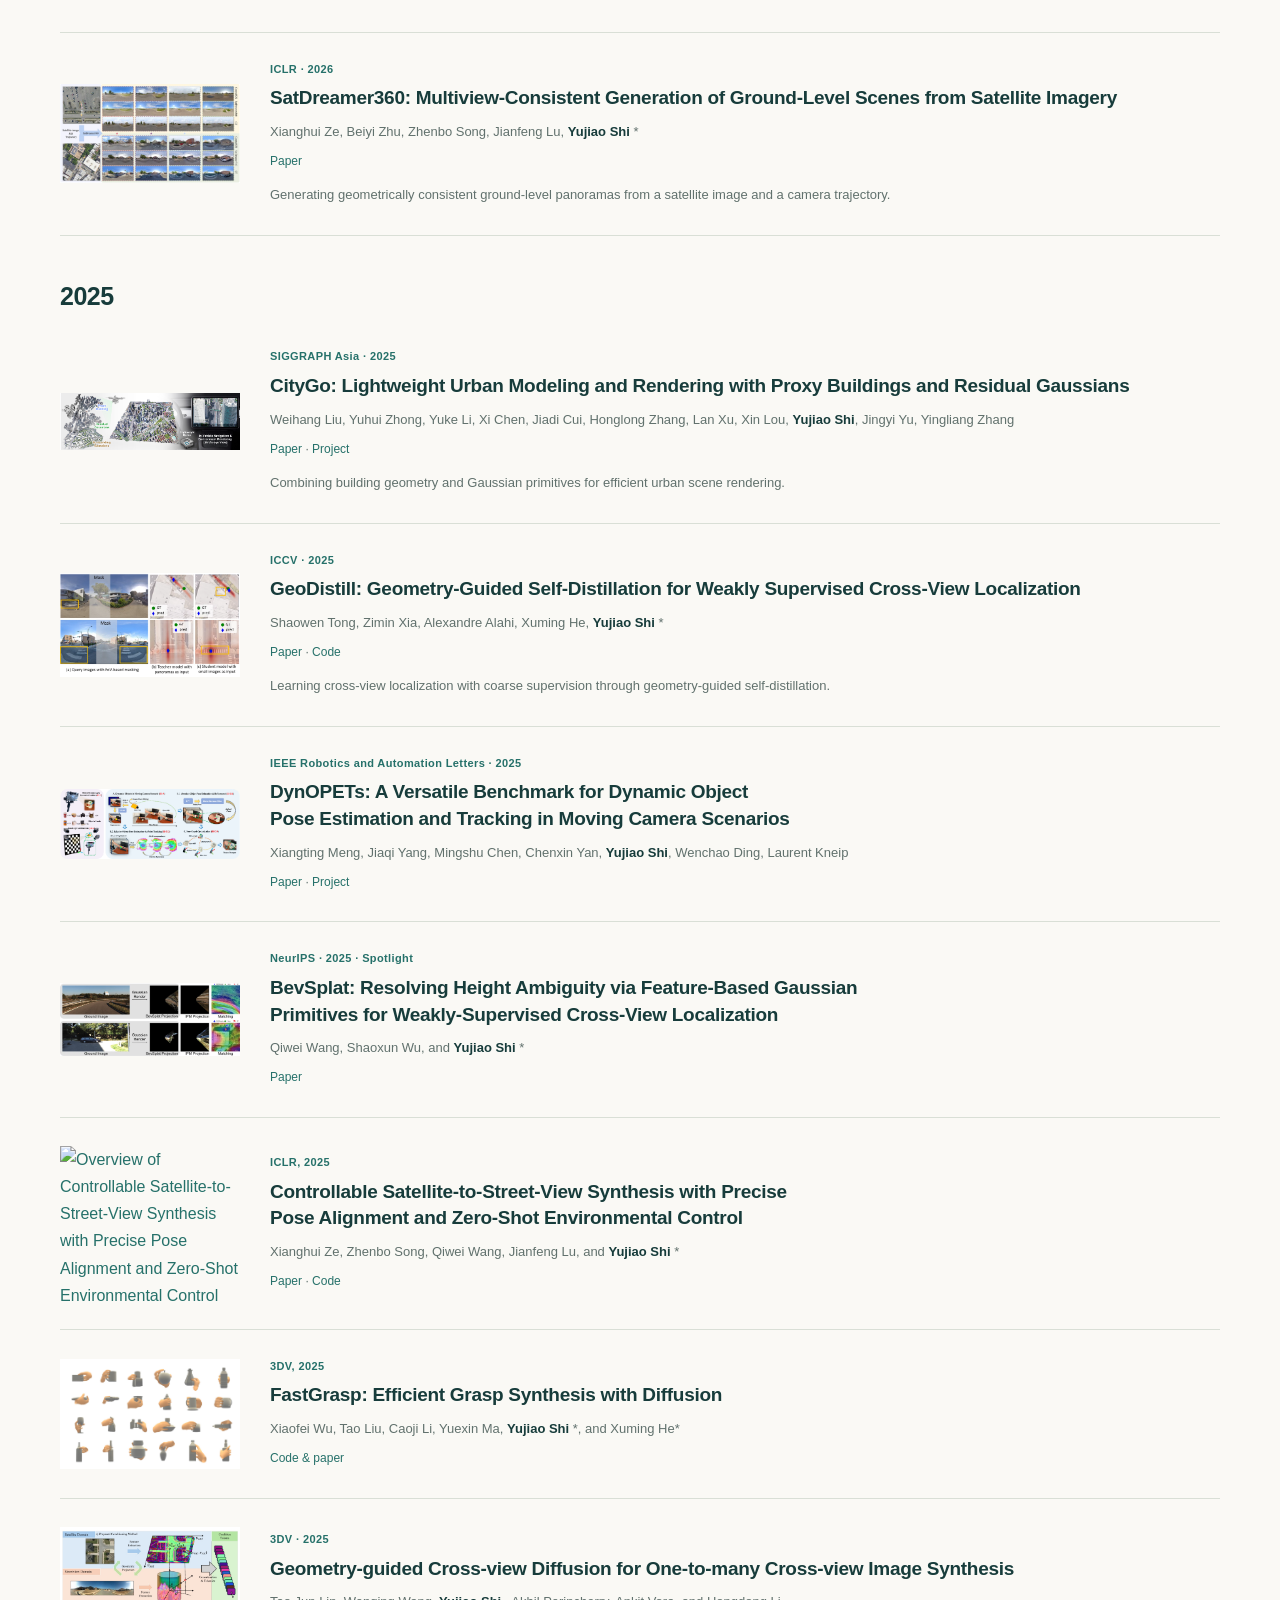
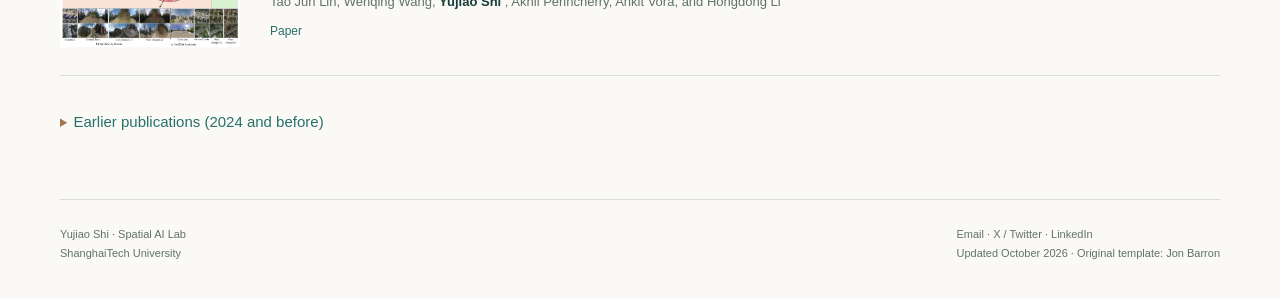
==== commit b08cf5e8: "Add project links and refine homepage layout" ====
--- a/publications.html
+++ b/publications.html
@@ -12,7 +12,7 @@
 </article>
 <article class="paper with-image" id="paper-seeing-across-skies-and-streets-feedforward-3d-reconstruction-from-satellite-drone-and-gro">
 <a class="paper-image" href="data/Cross3R.png" aria-label="View larger figure for Seeing Across Skies and Streets: Feedforward 3D Reconstruction from Satellite, Drone, and Ground Images"><img src="data/thumbnails/Cross3R.webp" alt="Overview of Seeing Across Skies and Streets: Feedforward 3D Reconstruction from Satellite, Drone, and Ground Images" loading="lazy" width="170"></a>
-<div><p class="venue">NeurIPS · 2026</p><h3>Seeing Across Skies and Streets: Feedforward 3D Reconstruction from Satellite, Drone, and Ground Images</h3><p class="authors">Qiwei Wang, Zhongyao Tuo, Xianghui Ze, <strong>Yujiao Shi</strong> *</p><p class="paper-links"><a href="https://arxiv.org/abs/2605.07978">Paper</a></p><p class="summary">Cross3R connects satellite, drone, and ground observations through joint 3D reconstruction and camera pose estimation.</p></div>
+<div><p class="venue">NeurIPS · 2026</p><h3>Seeing Across Skies and Streets: Feedforward 3D Reconstruction from Satellite, Drone, and Ground Images</h3><p class="authors">Qiwei Wang, Zhongyao Tuo, Xianghui Ze, <strong>Yujiao Shi</strong> *</p><p class="paper-links"><a href="https://arxiv.org/abs/2605.07978">Paper</a> <span aria-hidden="true">·</span> <a href="https://github.com/ZhongyaoTuo/crossgeo">Code &amp; data</a></p><p class="summary">Cross3R connects satellite, drone, and ground observations through joint 3D reconstruction and camera pose estimation.</p></div>
 </article>
 <article class="paper with-image" id="paper-vga-empowering-aerial-ground-localization-by-visual-geometry-alignment">
 <a class="paper-image" href="data/VGA.png" aria-label="View larger figure for VGA: Empowering Aerial-Ground Localization by Visual Geometry Alignment"><img src="data/VGA.png" alt="Overview of VGA: Empowering Aerial-Ground Localization by Visual Geometry Alignment" loading="lazy" width="170"></a>
@@ -52,7 +52,7 @@
 </article>
 <article class="paper with-image" id="paper-controllable-satellite-to-street-view-synthesis-with-precise-pose-alignment-and-zero-shot">
 <a class="paper-image" href="data/ICLR25.png" aria-label="View larger figure for Controllable Satellite-to-Street-View Synthesis with Precise Pose Alignment and Zero-Shot Environmental Control"><img src="data/ICLR25.png" alt="Overview of Controllable Satellite-to-Street-View Synthesis with Precise Pose Alignment and Zero-Shot Environmental Control" loading="lazy" width="170"></a>
-<div><p class="venue">ICLR, 2025</p><h3>Controllable Satellite-to-Street-View Synthesis with Precise Pose Alignment and Zero-Shot Environmental Control</h3><p class="authors">Xianghui Ze, Zhenbo Song, Qiwei Wang, Jianfeng Lu, and <strong>Yujiao Shi</strong> *</p><p class="paper-links"><a href="https://arxiv.org/abs/2502.03498">Paper</a></p></div>
+<div><p class="venue">ICLR, 2025</p><h3>Controllable Satellite-to-Street-View Synthesis with Precise Pose Alignment and Zero-Shot Environmental Control</h3><p class="authors">Xianghui Ze, Zhenbo Song, Qiwei Wang, Jianfeng Lu, and <strong>Yujiao Shi</strong> *</p><p class="paper-links"><a href="https://arxiv.org/abs/2502.03498">Paper</a> <span aria-hidden="true">·</span> <a href="https://github.com/XianghuiZe/CS2S_pose_environment">Code</a></p></div>
 </article>
 <article class="paper with-image" id="paper-fastgrasp-efficient-grasp-synthesis-with-diffusion">
 <a class="paper-image" href="data/FastGrasp.jpg" aria-label="View larger figure for FastGrasp: Efficient Grasp Synthesis with Diffusion"><img src="data/FastGrasp.jpg" alt="Overview of FastGrasp: Efficient Grasp Synthesis with Diffusion" loading="lazy" width="170"></a>
--- a/homepage.css
+++ b/homepage.css
@@ -45,16 +45,16 @@
 .nav-links a[aria-current="page"] { color: var(--accent); text-decoration: underline; }
 .eyebrow { margin: 0 0 14px; color: var(--accent); font-size: 10px; font-weight: 650; letter-spacing: .16em; line-height: 1.5; text-transform: uppercase; }
 
-.intro { display: grid; grid-template-columns: minmax(0, 1fr) 240px; gap: 76px; align-items: center; padding: 72px 0 76px; }
-.intro .eyebrow { margin-bottom: 22px; }
-.role { margin: 0 0 30px; color: var(--muted); font-size: 16px; }
+.intro { display: grid; grid-template-columns: minmax(0, 1fr) 280px; gap: 48px; align-items: start; padding: 32px 0 36px; }
+.intro .eyebrow { margin-bottom: 12px; }
+.role { margin: 0 0 16px; color: var(--muted); font-size: 16px; }
 .research-statement { margin: 0 0 24px; font: 400 clamp(30px, 3.1vw, 41px)/1.22 Georgia, "Times New Roman", serif; letter-spacing: -.035em; text-wrap: balance; }
 .intro-text { max-width: 700px; margin-bottom: 0; color: var(--muted); font-size: 16px; line-height: 1.8; }
-.contact { display: flex; flex-wrap: wrap; gap: 9px 24px; margin-top: 26px; font-size: 13px; }
+.contact { display: flex; flex-wrap: wrap; gap: 9px 24px; margin-top: 18px; font-size: 13px; }
 .contact a { white-space: nowrap; }
-.profile { padding-top: 8px; }
-.portrait { width: 220px; height: 220px; object-fit: cover; border-radius: 50%; margin-bottom: 24px; }
-.bio { margin: 0; color: var(--muted); font-size: 13px; line-height: 1.8; }
+.profile { padding-top: 0; }
+.portrait { width: 180px; height: 180px; object-fit: cover; border-radius: 50%; margin: 0 auto 16px; }
+.bio { margin: 0; color: var(--muted); font-size: 13px; line-height: 1.7; }
 .bio a { color: var(--ink); }
 
 section { padding: 66px 0 70px; border-top: 1px solid var(--line); }
@@ -148,8 +148,8 @@
 @media (max-width: 1050px) {
   .page { padding-right: 32px; padding-left: 32px; }
   .nav-links { gap: 10px 18px; font-size: 12px; }
-  .intro { grid-template-columns: minmax(0, 1fr) 210px; gap: 38px; padding: 58px 0 62px; }
-  .portrait { width: 195px; height: 195px; }
+  .intro { grid-template-columns: minmax(0, 1fr) 230px; gap: 32px; padding: 30px 0 34px; }
+  .portrait { width: 160px; height: 160px; }
   h1 { font-size: 54px; }
   .research-statement { font-size: 33px; }
   .section-deck { max-width: 330px; }
@@ -163,13 +163,13 @@
   .page { padding-right: 24px; padding-left: 24px; }
   .site-nav { align-items: flex-start; gap: 24px; padding: 22px 0; }
   .nav-links { max-width: 330px; gap: 7px 17px; }
-  .intro { grid-template-columns: minmax(0, 1fr); gap: 34px; padding: 44px 0 48px; }
-  .intro .eyebrow { margin-bottom: 18px; }
+  .intro { grid-template-columns: minmax(0, 1fr); gap: 24px; padding: 28px 0 32px; }
+  .intro .eyebrow { margin-bottom: 12px; }
   h1 { font-size: 51px; }
-  .role { margin-bottom: 25px; }
+  .role { margin-bottom: 16px; }
   .research-statement { max-width: 620px; font-size: clamp(28px, 4.9vw, 37px); }
   .intro-text { font-size: 15px; }
-  .profile { display: grid; grid-template-columns: 140px minmax(0, 1fr); gap: 26px; align-items: center; max-width: 620px; padding: 28px 0 0; border-top: 1px solid var(--line); }
+  .profile { display: grid; grid-template-columns: 140px minmax(0, 1fr); gap: 20px; align-items: center; max-width: 620px; padding: 20px 0 0; border-top: 1px solid var(--line); }
   .portrait { width: 140px; height: 140px; margin-bottom: 0; }
   .bio { max-width: 350px; }
   section { padding: 44px 0 48px; }
@@ -209,14 +209,14 @@
   .brand { display: flex; align-items: baseline; gap: 13px; font-size: 16px; }
   .brand span { margin: 0; font-size: 9px; }
   .nav-links { justify-content: flex-start; max-width: none; gap: 8px 18px; font-size: 11px; }
-  .intro { padding-top: 36px; gap: 28px; }
+  .intro { padding-top: 24px; gap: 22px; }
   h1 { font-size: 46px; }
   .intro .eyebrow { font-size: 9px; }
-  .role { font-size: 15px; margin-bottom: 24px; }
+  .role { font-size: 15px; margin-bottom: 14px; }
   .research-statement { font-size: 29px; line-height: 1.25; letter-spacing: -.035em; }
   .intro-text { font-size: 14px; line-height: 1.85; }
   .contact { gap: 8px 18px; font-size: 12px; }
-  .profile { grid-template-columns: 105px minmax(0, 1fr); gap: 20px; padding-top: 24px; }
+  .profile { grid-template-columns: 105px minmax(0, 1fr); gap: 18px; padding-top: 18px; }
   .portrait { width: 105px; height: 105px; }
   .bio { font-size: 12px; line-height: 1.75; }
   h2 { font-size: 28px; }
